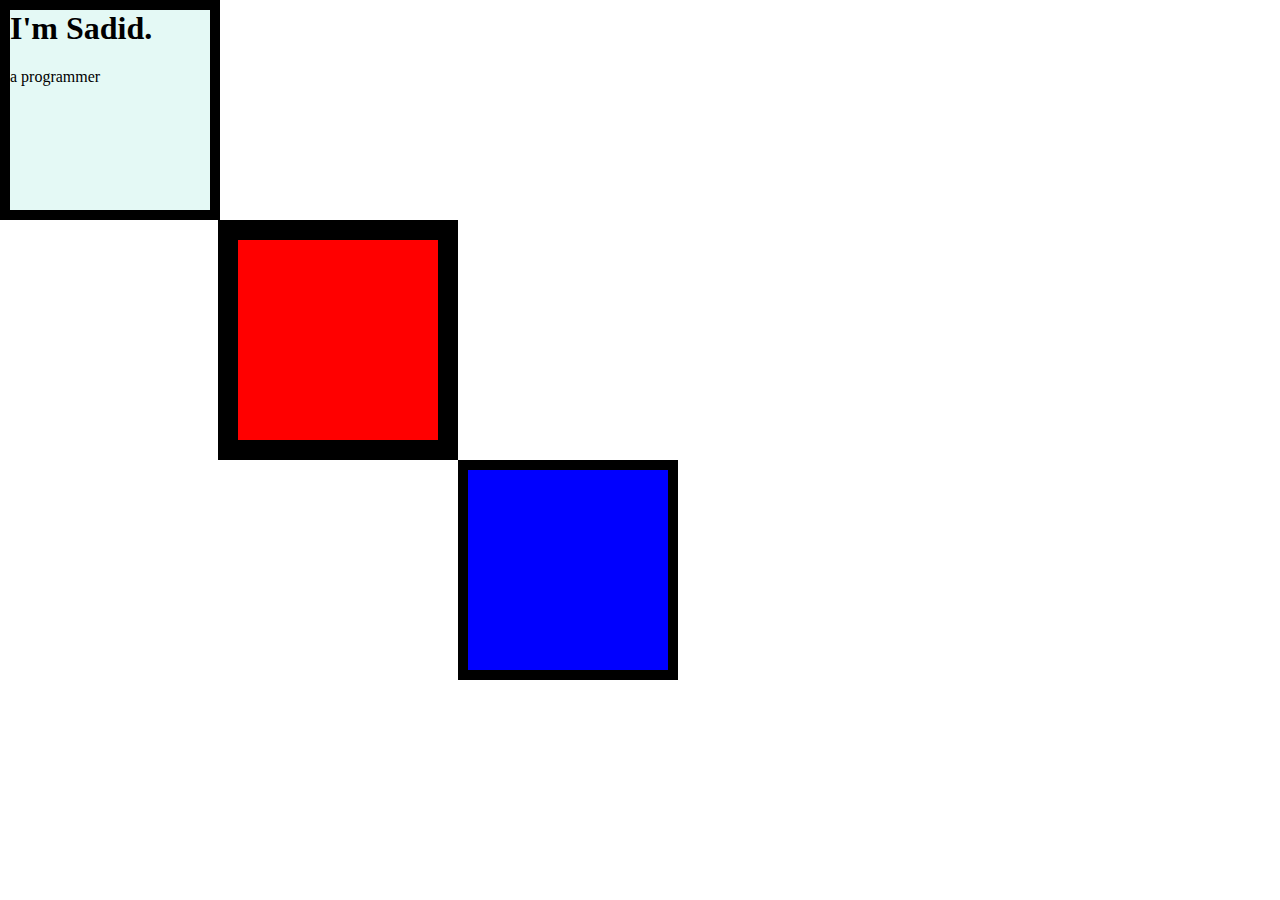
==== CSS - My Site/index.html @ 15b35454 "@11/06/2022 @005 CSS Display Property" ====
<!DOCTYPE html>
<html lang="en">
  <head>
    <meta charset="UTF-8" />
    <meta http-equiv="X-UA-Compatible" content="IE=edge" />
    <meta name="viewport" content="width=device-width, initial-scale=1.0" />
    <title>Sadid369</title>
    <link rel="stylesheet" href="./css/styles.css" />
    <link rel=" " href="favicon.ico" />
  </head>
  <body>
    <div class="top-container">
      <h1>I'm Sadid.</h1>
      <p>a programmer</p>
    </div>
    <div class="middle-container"></div>
    <div class="bottom-container"></div>
  </body>
</html>
---- CSS - My Site/css/styles.css ----
body {
  margin: 0;
}
h1 {
  margin-top: 0;
}
.top-container {
  background-color: #e4f9f5;
  height: 200px;
  width: 200px;
  border: solid;
  border-width: 10px;
  border-color: black;
}
.middle-container {
  background-color: red;
  height: 200px;
  width: 200px;
  border: solid;
  border-width: 20px;
  border-color: black;
  margin-left: 218px;
}
.bottom-container {
  background-color: blue;
  height: 200px;
  width: 200px;
  border: solid;
  border-width: 10px;
  border-color: black;
  margin-left: 458px;
}
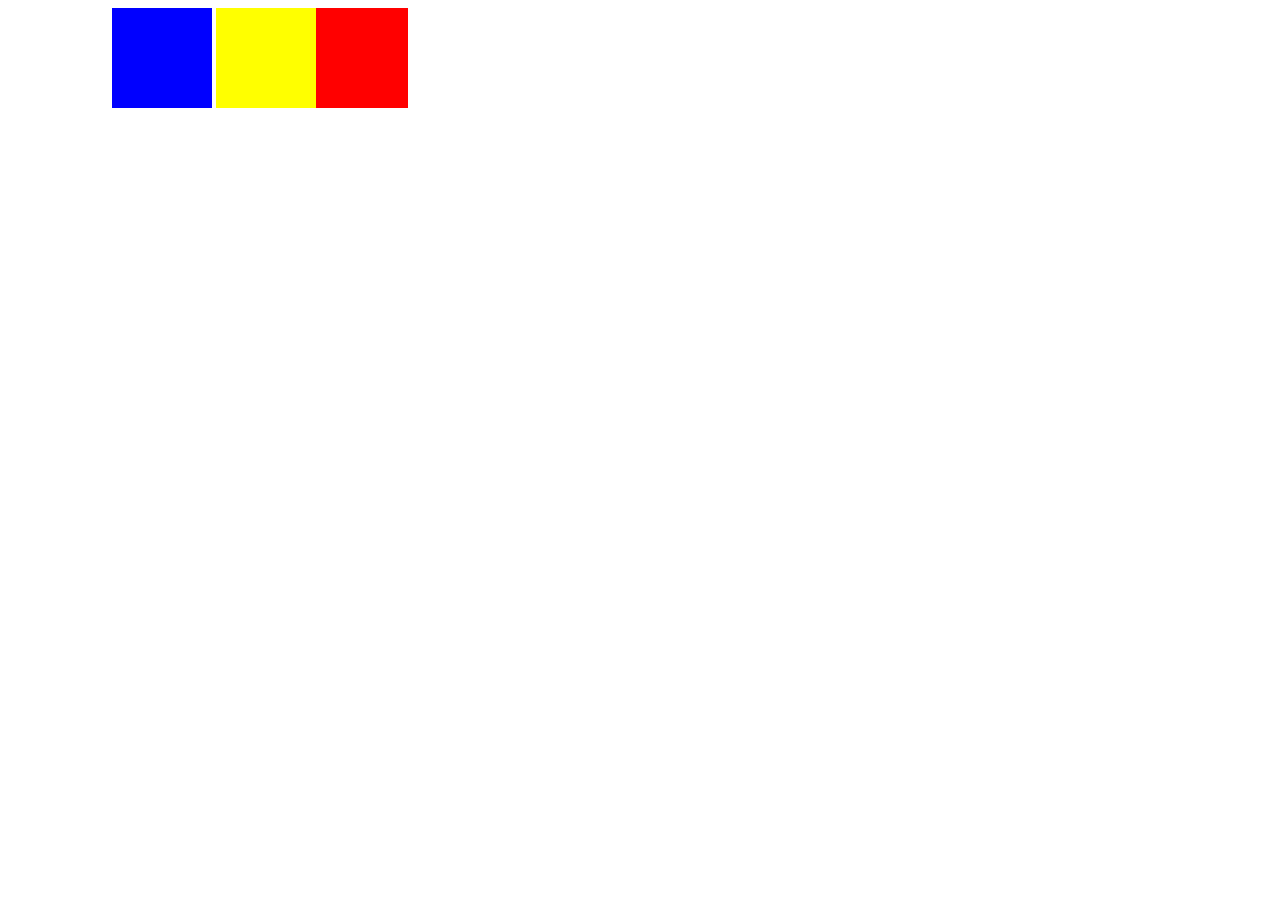
==== commit 0f134228: "@12/06/2022 @008 Absolute positioning" ====
--- a/CSS - My Site/index.html
+++ b/CSS - My Site/index.html
@@ -1,4 +1,4 @@
-<!DOCTYPE html>
+<!-- <!DOCTYPE html>
 <html lang="en">
   <head>
     <meta charset="UTF-8" />
@@ -10,10 +10,30 @@
   </head>
   <body>
     <div class="top-container">
+      <img src="images/cloud.png" alt="cloud-img" />
       <h1>I'm Sadid.</h1>
-      <p>a programmer</p>
+      <p>a <span class="pro">pro</span>grammer</p>
+      <img src="images/cloud.png" alt="cloud-img" />
+      <img src="images/mountain.png" alt="mountain-img" />
     </div>
     <div class="middle-container"></div>
     <div class="bottom-container"></div>
   </body>
+</html> -->
+
+<!DOCTYPE html>
+<html lang="en">
+  <head>
+    <meta charset="UTF-8" />
+    <meta http-equiv="X-UA-Compatible" content="IE=edge" />
+    <meta name="viewport" content="width=device-width, initial-scale=1.0" />
+
+    <title>Document</title>
+    <link rel="stylesheet" href="./css/styles.css" />
+  </head>
+  <body>
+    <div class="red"></div>
+    <div class="blue"></div>
+    <div class="yellow"></div>
+  </body>
 </html>
--- a/CSS - My Site/css/styles.css
+++ b/CSS - My Site/css/styles.css
@@ -1,4 +1,4 @@
-body {
+/* body {
   margin: 0;
 }
 h1 {
@@ -6,27 +6,41 @@
 }
 .top-container {
   background-color: #e4f9f5;
-  height: 200px;
-  width: 200px;
-  border: solid;
-  border-width: 10px;
-  border-color: black;
 }
 .middle-container {
   background-color: red;
   height: 200px;
   width: 200px;
-  border: solid;
-  border-width: 20px;
-  border-color: black;
-  margin-left: 218px;
 }
 .bottom-container {
   background-color: blue;
   height: 200px;
   width: 200px;
-  border: solid;
-  border-width: 10px;
-  border-color: black;
-  margin-left: 458px;
 }
+
+.pro {
+  text-decoration: underline;
+} */
+
+.red {
+  background-color: red;
+  height: 100px;
+  width: 100px;
+  position: relative;
+  display: inline-block;
+  left: 300px;
+}
+.blue {
+  background-color: blue;
+  height: 100px;
+  width: 100px;
+  position: relative;
+  display: inline-block;
+}
+.yellow {
+  background-color: yellow;
+  height: 100px;
+  width: 100px;
+  position: relative;
+  display: inline-block;
+}
--- a/CSS - My Site/css/styles.css
+++ b/CSS - My Site/css/styles.css
@@ -1,4 +1,4 @@
-body {
+/* body {
   margin: 0;
 }
 h1 {
@@ -6,27 +6,41 @@
 }
 .top-container {
   background-color: #e4f9f5;
-  height: 200px;
-  width: 200px;
-  border: solid;
-  border-width: 10px;
-  border-color: black;
 }
 .middle-container {
   background-color: red;
   height: 200px;
   width: 200px;
-  border: solid;
-  border-width: 20px;
-  border-color: black;
-  margin-left: 218px;
 }
 .bottom-container {
   background-color: blue;
   height: 200px;
   width: 200px;
-  border: solid;
-  border-width: 10px;
-  border-color: black;
-  margin-left: 458px;
 }
+
+.pro {
+  text-decoration: underline;
+} */
+
+.red {
+  background-color: red;
+  height: 100px;
+  width: 100px;
+  position: relative;
+  display: inline-block;
+  left: 300px;
+}
+.blue {
+  background-color: blue;
+  height: 100px;
+  width: 100px;
+  position: relative;
+  display: inline-block;
+}
+.yellow {
+  background-color: yellow;
+  height: 100px;
+  width: 100px;
+  position: relative;
+  display: inline-block;
+}
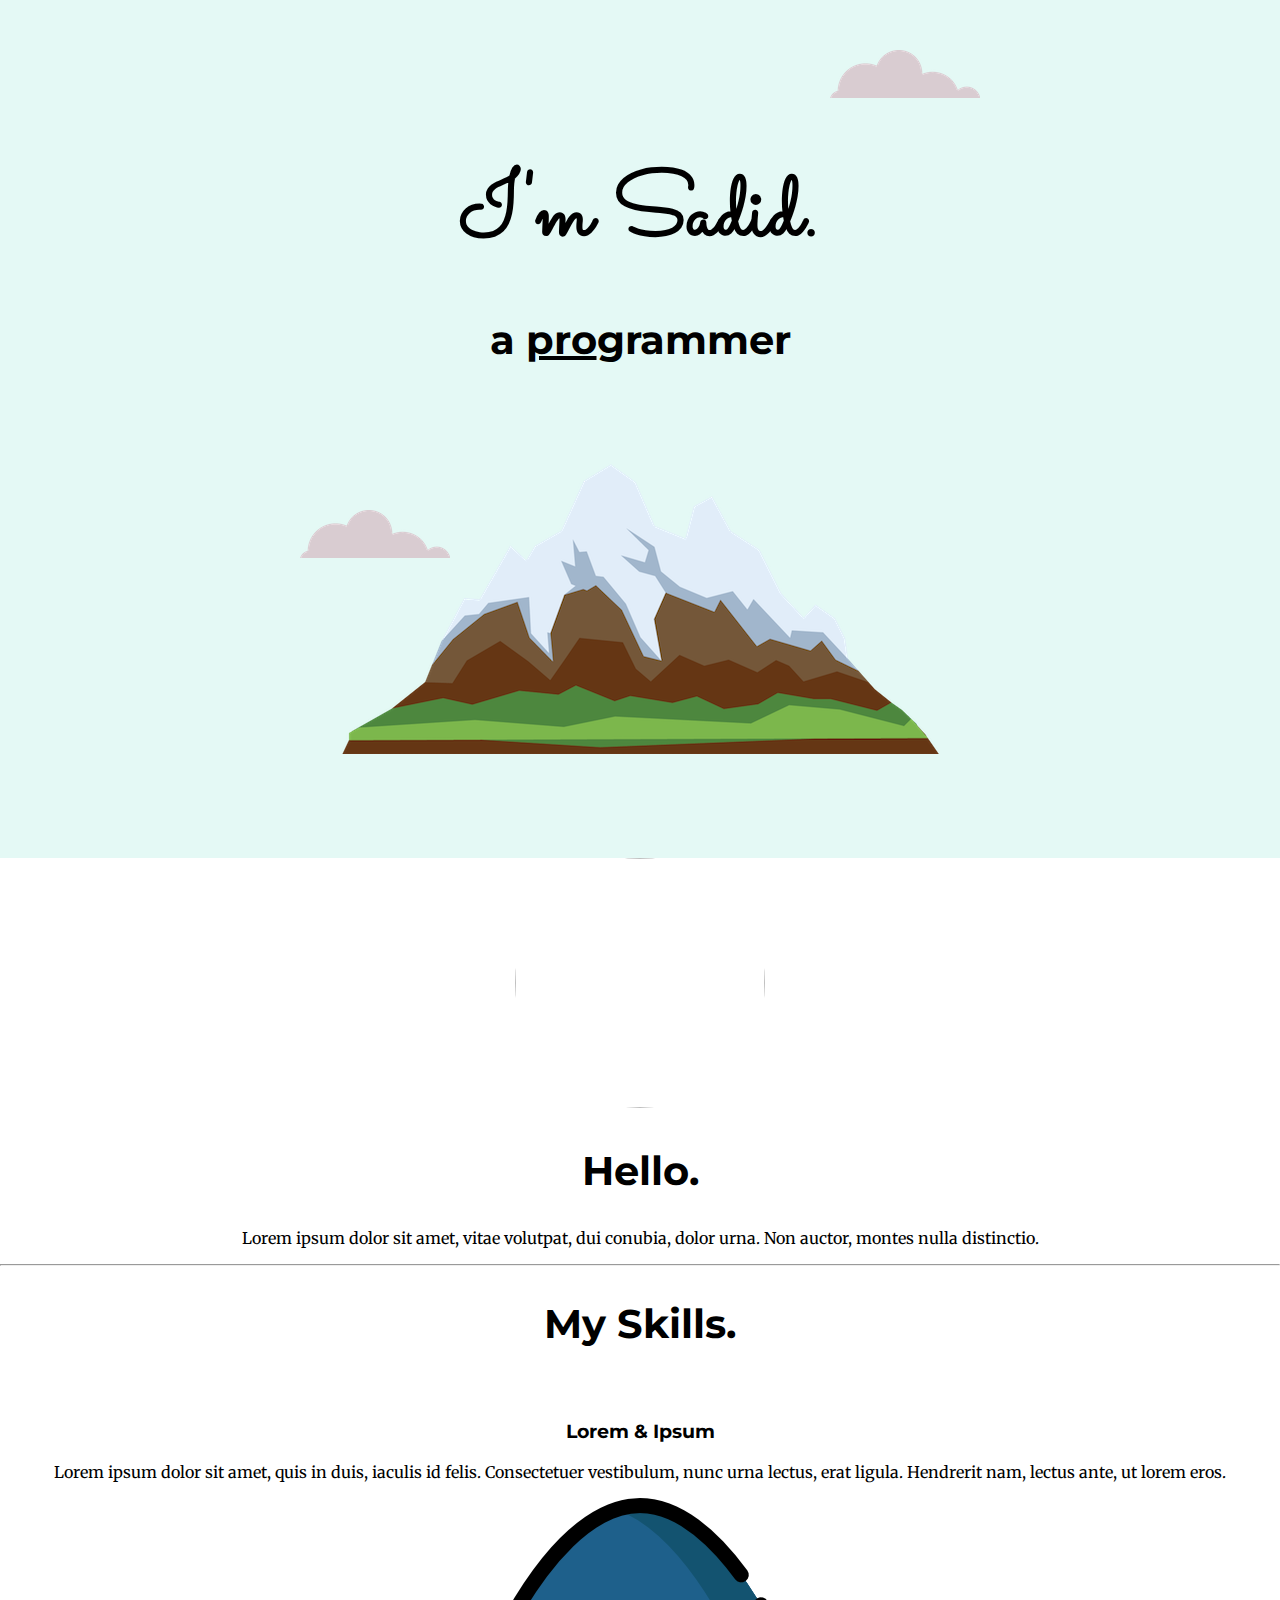
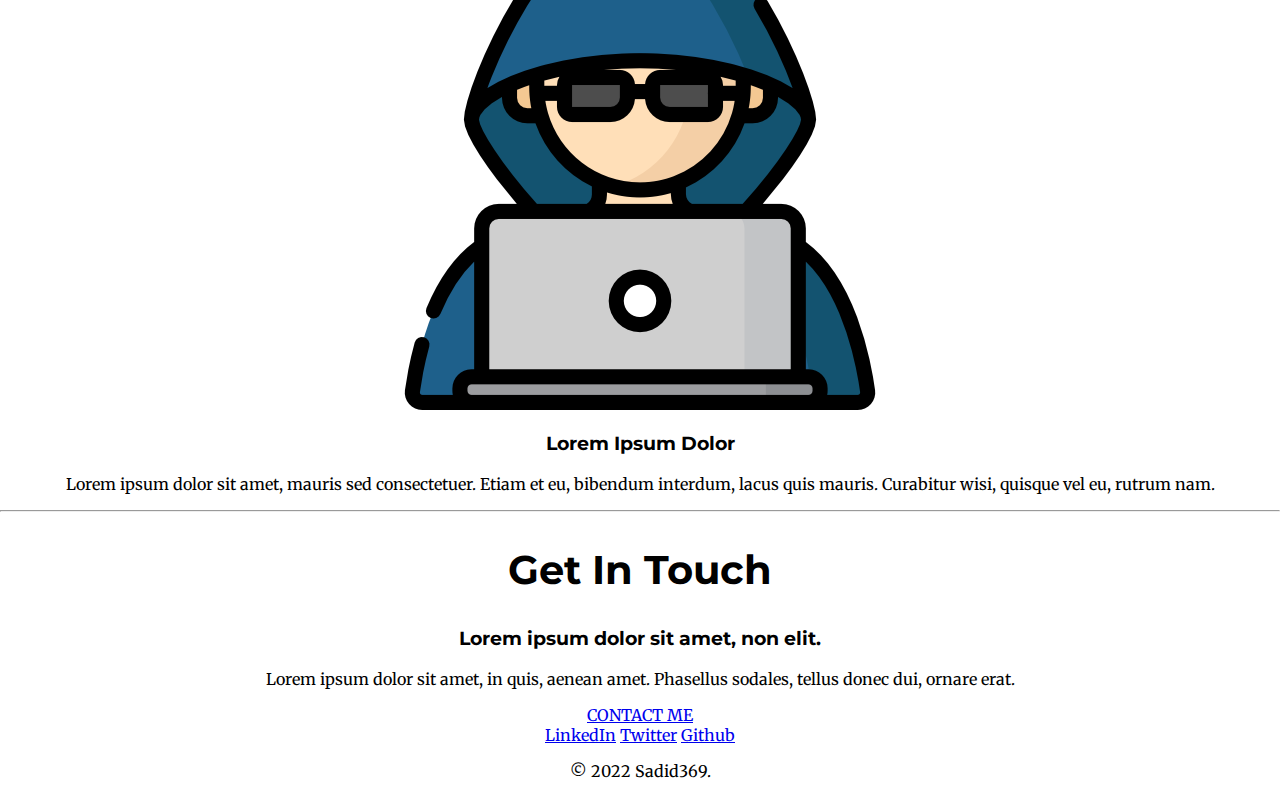
==== commit 9afedcc6: "@16/06/2022 @017 CSS Font Property" ====
--- a/CSS - My Site/index.html
+++ b/CSS - My Site/index.html
@@ -1,4 +1,4 @@
-<!-- <!DOCTYPE html>
+<!DOCTYPE html>
 <html lang="en">
   <head>
     <meta charset="UTF-8" />
@@ -7,33 +7,79 @@
     <title>Sadid369</title>
     <link rel="stylesheet" href="./css/styles.css" />
     <link rel=" " href="favicon.ico" />
+    <link rel="preconnect" href="https://fonts.googleapis.com" />
+    <link rel="preconnect" href="https://fonts.gstatic.com" crossorigin />
+    <link
+      href="https://fonts.googleapis.com/css2?family=Merriweather&family=Montserrat&family=Sacramento&display=swap"
+      rel="stylesheet"
+    />
   </head>
   <body>
     <div class="top-container">
-      <img src="images/cloud.png" alt="cloud-img" />
+      <img class="top-cloud" src="images/cloud.png" alt="cloud-img" />
       <h1>I'm Sadid.</h1>
-      <p>a <span class="pro">pro</span>grammer</p>
-      <img src="images/cloud.png" alt="cloud-img" />
+      <h2>a <span class="pro">pro</span>grammer</h2>
+      <img class="bottom-cloud" src="images/cloud.png" alt="cloud-img" />
       <img src="images/mountain.png" alt="mountain-img" />
     </div>
-    <div class="middle-container"></div>
-    <div class="bottom-container"></div>
-  </body>
-</html> -->
+    <div class="middle-container">
+      <div class="profile">
+        <img
+          class="profile-pic"
+          src="https://pbs.twimg.com/profile_images/1356999714588164096/kgHbT5CS_400x400.jpg"
+          alt=""
+        />
+        <h2>Hello.</h2>
+        <p>
+          Lorem ipsum dolor sit amet, vitae volutpat, dui conubia, dolor urna.
+          Non auctor, montes nulla distinctio.
+        </p>
+      </div>
+      <hr />
+      <div class="skills">
+        <h2>My Skills.</h2>
+        <div class="skill-row">
+          <img
+            class=""
+            src="https://res.cloudinary.com/teepublic/image/private/s--gpc7TJTO--/t_Resized%20Artwork/c_fit,g_north_west,h_954,w_954/co_ffffff,e_outline:48/co_ffffff,e_outline:inner_fill:48/co_ffffff,e_outline:48/co_ffffff,e_outline:inner_fill:48/co_bbbbbb,e_outline:3:1000/c_mpad,g_center,h_1260,w_1260/b_rgb:eeeeee/c_limit,f_auto,h_630,q_90,w_630/v1585726530/production/designs/8796655_0.jpg"
+            alt=""
+          />
+          <h3>Lorem & Ipsum</h3>
+          <p>
+            Lorem ipsum dolor sit amet, quis in duis, iaculis id felis.
+            Consectetuer vestibulum, nunc urna lectus, erat ligula. Hendrerit
+            nam, lectus ante, ut lorem eros.
+          </p>
+        </div>
+        <div class="skill-row">
+          <img class="" src="images/hacker.png" />
+          <h3>Lorem Ipsum Dolor</h3>
+          <p>
+            Lorem ipsum dolor sit amet, mauris sed consectetuer. Etiam et eu,
+            bibendum interdum, lacus quis mauris. Curabitur wisi, quisque vel
+            eu, rutrum nam.
+          </p>
+        </div>
+      </div>
+      <hr />
+      <div class="contact-me">
+        <h2>Get In Touch</h2>
+        <h3>Lorem ipsum dolor sit amet, non elit.</h3>
+        <p>
+          Lorem ipsum dolor sit amet, in quis, aenean amet. Phasellus sodales,
+          tellus donec dui, ornare erat.
+        </p>
+        <a class="btn" href="mailto:sadid.jones@gmail.com">CONTACT ME</a>
+      </div>
+    </div>
 
-<!DOCTYPE html>
-<html lang="en">
-  <head>
-    <meta charset="UTF-8" />
-    <meta http-equiv="X-UA-Compatible" content="IE=edge" />
-    <meta name="viewport" content="width=device-width, initial-scale=1.0" />
-
-    <title>Document</title>
-    <link rel="stylesheet" href="./css/styles.css" />
-  </head>
-  <body>
-    <div class="red"></div>
-    <div class="blue"></div>
-    <div class="yellow"></div>
+    <div class="bottom-container">
+      <a class="footer-link" href="https://www.linkedin.com/in/sadid369/"
+        >LinkedIn</a
+      >
+      <a class="footer-link" href="https://twitter.com/sadid_369">Twitter</a>
+      <a class="footer-link" href="https://github.com/sadid369">Github</a>
+      <p>© 2022 Sadid369.</p>
+    </div>
   </body>
 </html>
--- a/CSS - My Site/css/styles.css
+++ b/CSS - My Site/css/styles.css
@@ -1,46 +1,45 @@
-/* body {
+body {
   margin: 0;
+  text-align: center;
+  font-family: "Merriweather", serif;
 }
 h1 {
-  margin-top: 0;
+  margin: 50px auto 0 auto;
+  font-family: "Sacramento", cursive;
+  font-size: 5.625rem;
+}
+h2 {
+  font-family: "Montserrat", sans-serif;
+  font-size: 2.5rem;
+}
+h3 {
+  font-family: "Montserrat", sans-serif;
 }
 .top-container {
   background-color: #e4f9f5;
+  position: relative;
+  padding: 100px;
 }
 .middle-container {
-  background-color: red;
-  height: 200px;
-  width: 200px;
 }
 .bottom-container {
-  background-color: blue;
-  height: 200px;
-  width: 200px;
 }
 
 .pro {
   text-decoration: underline;
-} */
-
-.red {
-  background-color: red;
-  height: 100px;
-  width: 100px;
-  position: relative;
-  display: inline-block;
+}
+.top-cloud {
+  position: absolute;
+  top: 50px;
+  right: 300px;
+}
+.bottom-cloud {
+  position: absolute;
   left: 300px;
+  bottom: 300px;
 }
-.blue {
-  background-color: blue;
-  height: 100px;
-  width: 100px;
-  position: relative;
-  display: inline-block;
+.profile-pic {
+  border-radius: 80%;
+  width: 250px;
+  height: 250px;
 }
-.yellow {
-  background-color: yellow;
-  height: 100px;
-  width: 100px;
-  position: relative;
-  display: inline-block;
-}
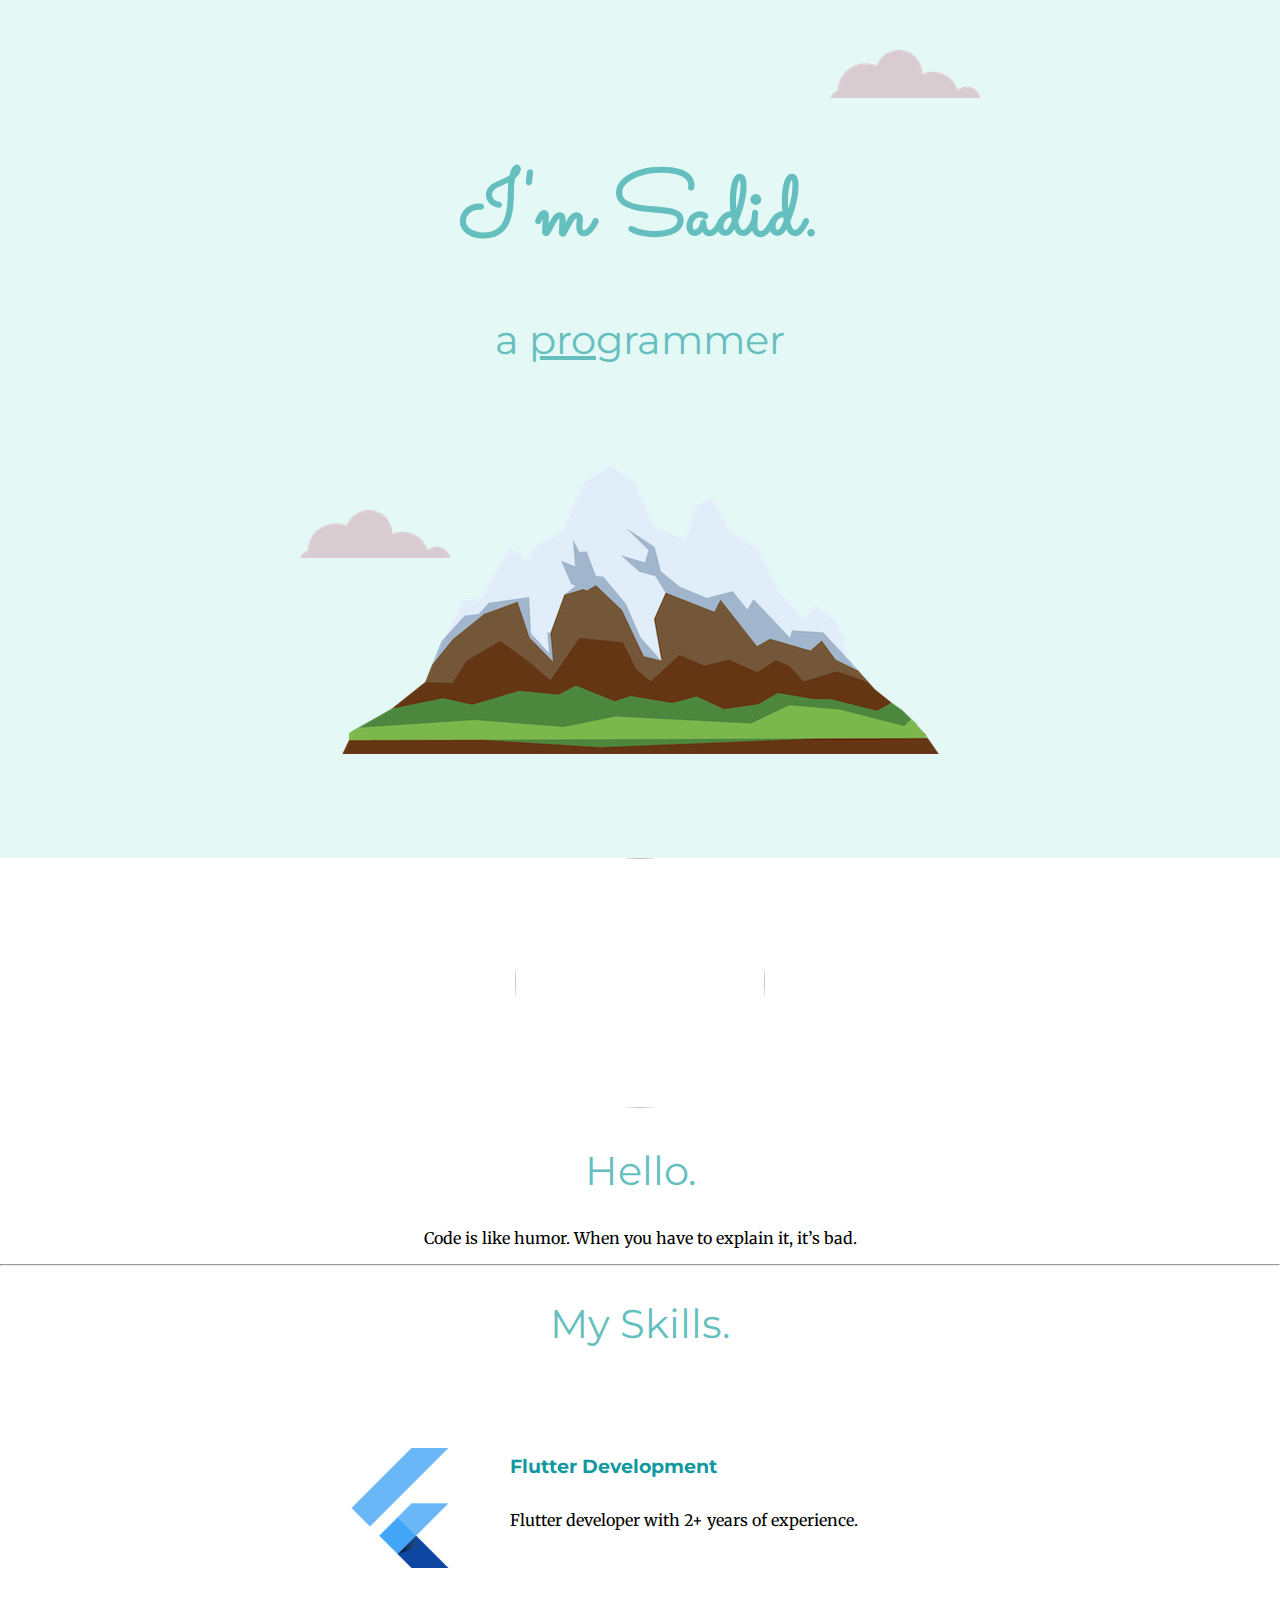
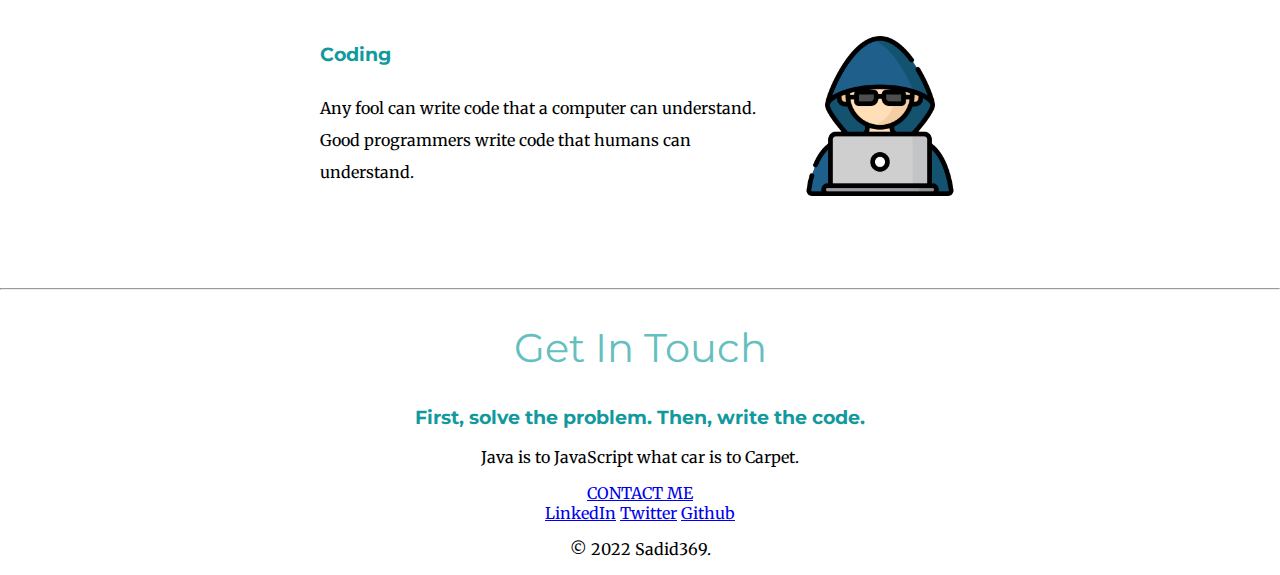
==== commit d772dfe0: "@ 17/06/2022" ====
--- a/CSS - My Site/index.html
+++ b/CSS - My Site/index.html
@@ -30,45 +30,30 @@
           alt=""
         />
         <h2>Hello.</h2>
-        <p>
-          Lorem ipsum dolor sit amet, vitae volutpat, dui conubia, dolor urna.
-          Non auctor, montes nulla distinctio.
-        </p>
+        <p>Code is like humor. When you have to explain it, it’s bad.</p>
       </div>
       <hr />
       <div class="skills">
         <h2>My Skills.</h2>
         <div class="skill-row">
-          <img
-            class=""
-            src="https://res.cloudinary.com/teepublic/image/private/s--gpc7TJTO--/t_Resized%20Artwork/c_fit,g_north_west,h_954,w_954/co_ffffff,e_outline:48/co_ffffff,e_outline:inner_fill:48/co_ffffff,e_outline:48/co_ffffff,e_outline:inner_fill:48/co_bbbbbb,e_outline:3:1000/c_mpad,g_center,h_1260,w_1260/b_rgb:eeeeee/c_limit,f_auto,h_630,q_90,w_630/v1585726530/production/designs/8796655_0.jpg"
-            alt=""
-          />
-          <h3>Lorem & Ipsum</h3>
-          <p>
-            Lorem ipsum dolor sit amet, quis in duis, iaculis id felis.
-            Consectetuer vestibulum, nunc urna lectus, erat ligula. Hendrerit
-            nam, lectus ante, ut lorem eros.
-          </p>
+          <img class="flutter-logo" src="images/flutter.png" alt="" />
+          <h3>Flutter Development</h3>
+          <p>Flutter developer with 2+ years of experience.</p>
         </div>
         <div class="skill-row">
-          <img class="" src="images/hacker.png" />
-          <h3>Lorem Ipsum Dolor</h3>
+          <img class="hacker-img" src="images/hacker.png" />
+          <h3>Coding</h3>
           <p>
-            Lorem ipsum dolor sit amet, mauris sed consectetuer. Etiam et eu,
-            bibendum interdum, lacus quis mauris. Curabitur wisi, quisque vel
-            eu, rutrum nam.
+            Any fool can write code that a computer can understand. Good
+            programmers write code that humans can understand.
           </p>
         </div>
       </div>
       <hr />
       <div class="contact-me">
         <h2>Get In Touch</h2>
-        <h3>Lorem ipsum dolor sit amet, non elit.</h3>
-        <p>
-          Lorem ipsum dolor sit amet, in quis, aenean amet. Phasellus sodales,
-          tellus donec dui, ornare erat.
-        </p>
+        <h3>First, solve the problem. Then, write the code.</h3>
+        <p>Java is to JavaScript what car is to Carpet.</p>
         <a class="btn" href="mailto:sadid.jones@gmail.com">CONTACT ME</a>
       </div>
     </div>
--- a/CSS - My Site/css/styles.css
+++ b/CSS - My Site/css/styles.css
@@ -4,15 +4,19 @@
   font-family: "Merriweather", serif;
 }
 h1 {
+  color: #66bfbf;
   margin: 50px auto 0 auto;
   font-family: "Sacramento", cursive;
   font-size: 5.625rem;
 }
 h2 {
+  color: #66bfbf;
   font-family: "Montserrat", sans-serif;
   font-size: 2.5rem;
+  font-weight: normal;
 }
 h3 {
+  color: #11999e;
   font-family: "Montserrat", sans-serif;
 }
 .top-container {
@@ -24,7 +28,12 @@
 }
 .bottom-container {
 }
-
+.skill-row {
+  margin: 100px auto 100px auto;
+  width: 50%;
+  text-align: left;
+  line-height: 2;
+}
 .pro {
   text-decoration: underline;
 }
@@ -43,3 +52,14 @@
   width: 250px;
   height: 250px;
 }
+
+.flutter-logo {
+  width: 25%;
+  float: left;
+  margin-right: 30px;
+}
+.hacker-img {
+  width: 25%;
+  float: right;
+  margin-left: 30px;
+}
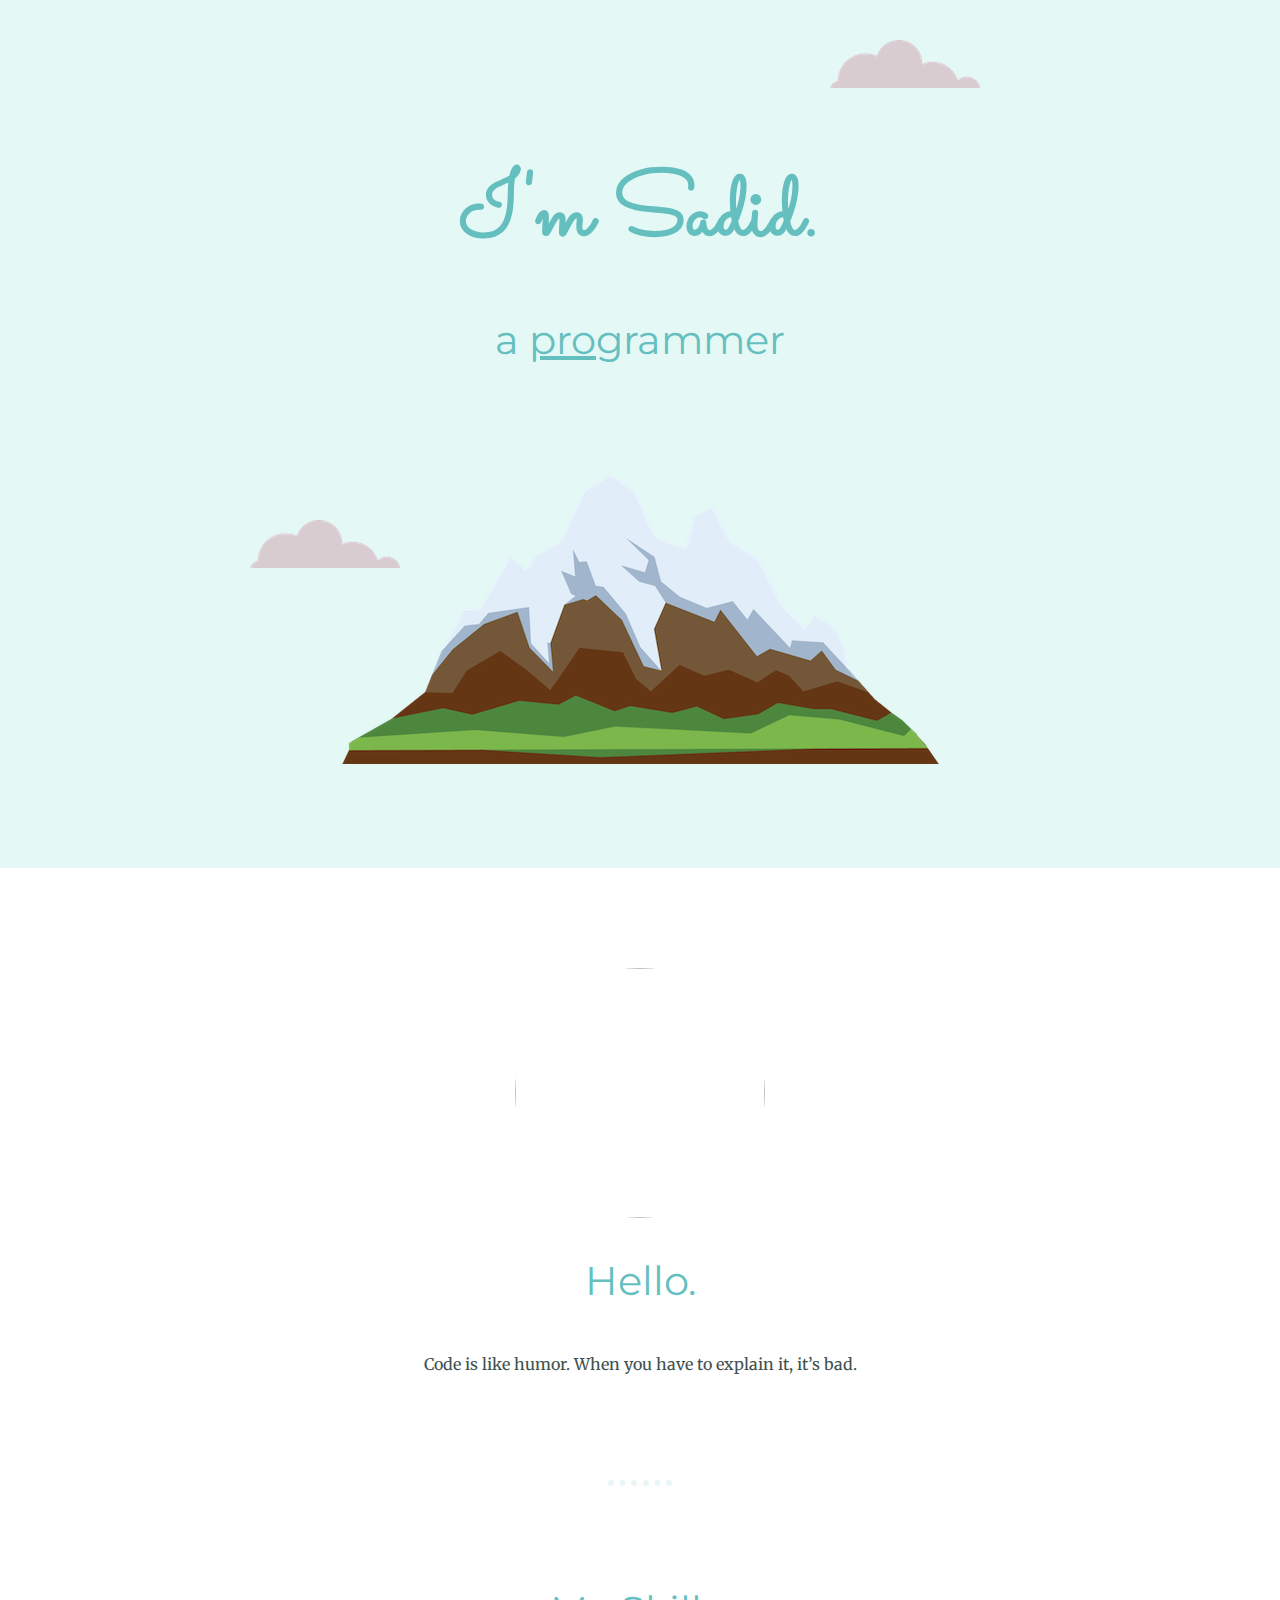
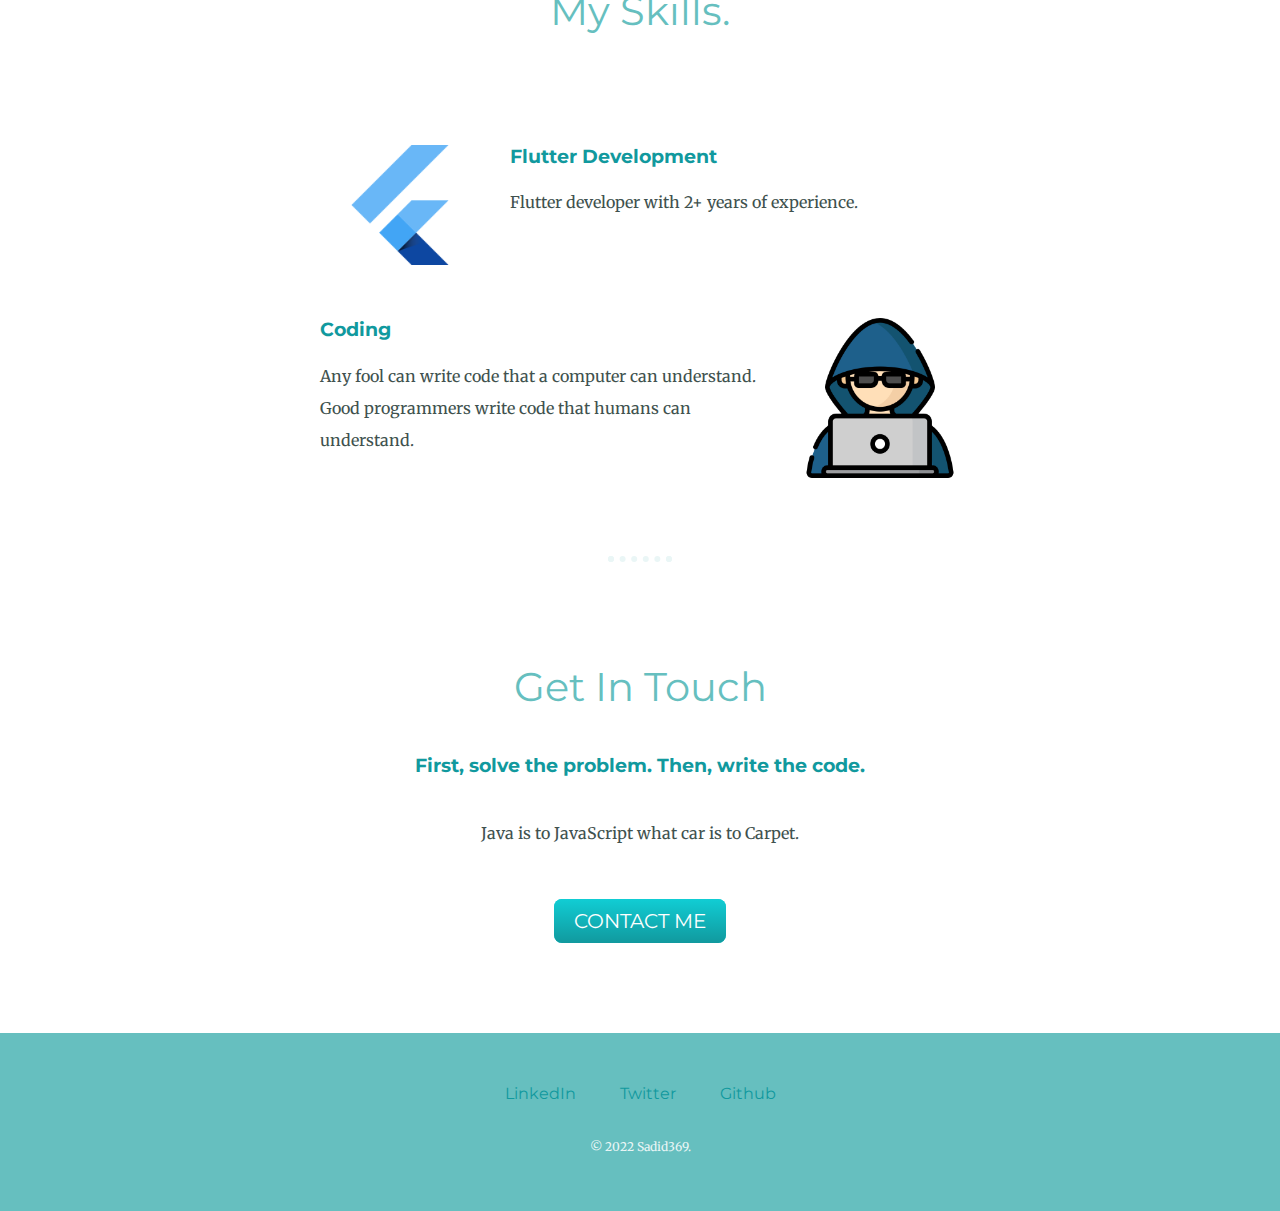
==== commit 3531dbcb: "@18/06/2022" ====
--- a/CSS - My Site/index.html
+++ b/CSS - My Site/index.html
@@ -30,7 +30,9 @@
           alt=""
         />
         <h2>Hello.</h2>
-        <p>Code is like humor. When you have to explain it, it’s bad.</p>
+        <p class=" ">
+          Code is like humor. When you have to explain it, it’s bad.
+        </p>
       </div>
       <hr />
       <div class="skills">
@@ -53,7 +55,9 @@
       <div class="contact-me">
         <h2>Get In Touch</h2>
         <h3>First, solve the problem. Then, write the code.</h3>
-        <p>Java is to JavaScript what car is to Carpet.</p>
+        <p class="contact-message">
+          Java is to JavaScript what car is to Carpet.
+        </p>
         <a class="btn" href="mailto:sadid.jones@gmail.com">CONTACT ME</a>
       </div>
     </div>
@@ -64,7 +68,7 @@
       >
       <a class="footer-link" href="https://twitter.com/sadid_369">Twitter</a>
       <a class="footer-link" href="https://github.com/sadid369">Github</a>
-      <p>© 2022 Sadid369.</p>
+      <p class="copyright">© 2022 Sadid369.</p>
     </div>
   </body>
 </html>
--- a/CSS - My Site/css/styles.css
+++ b/CSS - My Site/css/styles.css
@@ -1,4 +1,5 @@
 body {
+  color: #40514e;
   margin: 0;
   text-align: center;
   font-family: "Merriweather", serif;
@@ -14,10 +15,29 @@
   font-family: "Montserrat", sans-serif;
   font-size: 2.5rem;
   font-weight: normal;
+  padding-bottom: 10px;
 }
 h3 {
   color: #11999e;
   font-family: "Montserrat", sans-serif;
+}
+p {
+  line-height: 2;
+}
+hr {
+  border: dotted #eaf6f6 6px;
+  border-bottom: none;
+  width: 4%;
+  margin: 100px auto;
+}
+a {
+  color: #11999e;
+  font-family: "Montserrat", sans-serif;
+  margin: 10px 20px;
+  text-decoration: none;
+}
+a:hover {
+  color: #eaf6f6;
 }
 .top-container {
   background-color: #e4f9f5;
@@ -25,26 +45,32 @@
   padding: 100px;
 }
 .middle-container {
+  margin: 100px 0 100px 0;
 }
 .bottom-container {
+  background-color: #66bfbf;
+  padding: 50px 0 20px;
 }
 .skill-row {
   margin: 100px auto 100px auto;
   width: 50%;
   text-align: left;
-  line-height: 2;
 }
 .pro {
   text-decoration: underline;
 }
+.intro {
+  width: 30%;
+  margin: auto;
+}
 .top-cloud {
   position: absolute;
-  top: 50px;
+  top: 40px;
   right: 300px;
 }
 .bottom-cloud {
   position: absolute;
-  left: 300px;
+  left: 250px;
   bottom: 300px;
 }
 .profile-pic {
@@ -63,3 +89,41 @@
   float: right;
   margin-left: 30px;
 }
+
+.contact-message {
+  width: 40%;
+  margin: 40px auto 60px;
+}
+
+.btn {
+  background: #11cdd4;
+  background-image: -webkit-linear-gradient(top, #11cdd4, #11999e);
+  background-image: -moz-linear-gradient(top, #11cdd4, #11999e);
+  background-image: -ms-linear-gradient(top, #11cdd4, #11999e);
+  background-image: -o-linear-gradient(top, #11cdd4, #11999e);
+  background-image: linear-gradient(to bottom, #11cdd4, #11999e);
+  -webkit-border-radius: 8;
+  -moz-border-radius: 8;
+  border-radius: 8px;
+  font-family: "Montserrat", sans-serif;
+  color: #ffffff;
+  font-size: 20px;
+  padding: 10px 20px 10px 20px;
+  text-decoration: none;
+}
+
+.btn:hover {
+  background: #30e3cb;
+  background-image: -webkit-linear-gradient(top, #30e3cb, #2bc4ad);
+  background-image: -moz-linear-gradient(top, #30e3cb, #2bc4ad);
+  background-image: -ms-linear-gradient(top, #30e3cb, #2bc4ad);
+  background-image: -o-linear-gradient(top, #30e3cb, #2bc4ad);
+  background-image: linear-gradient(to bottom, #30e3cb, #2bc4ad);
+  text-decoration: none;
+}
+
+.copyright {
+  color: #eaf6f6;
+  font-size: 0.75rem;
+  padding: 20px 0px;
+}
